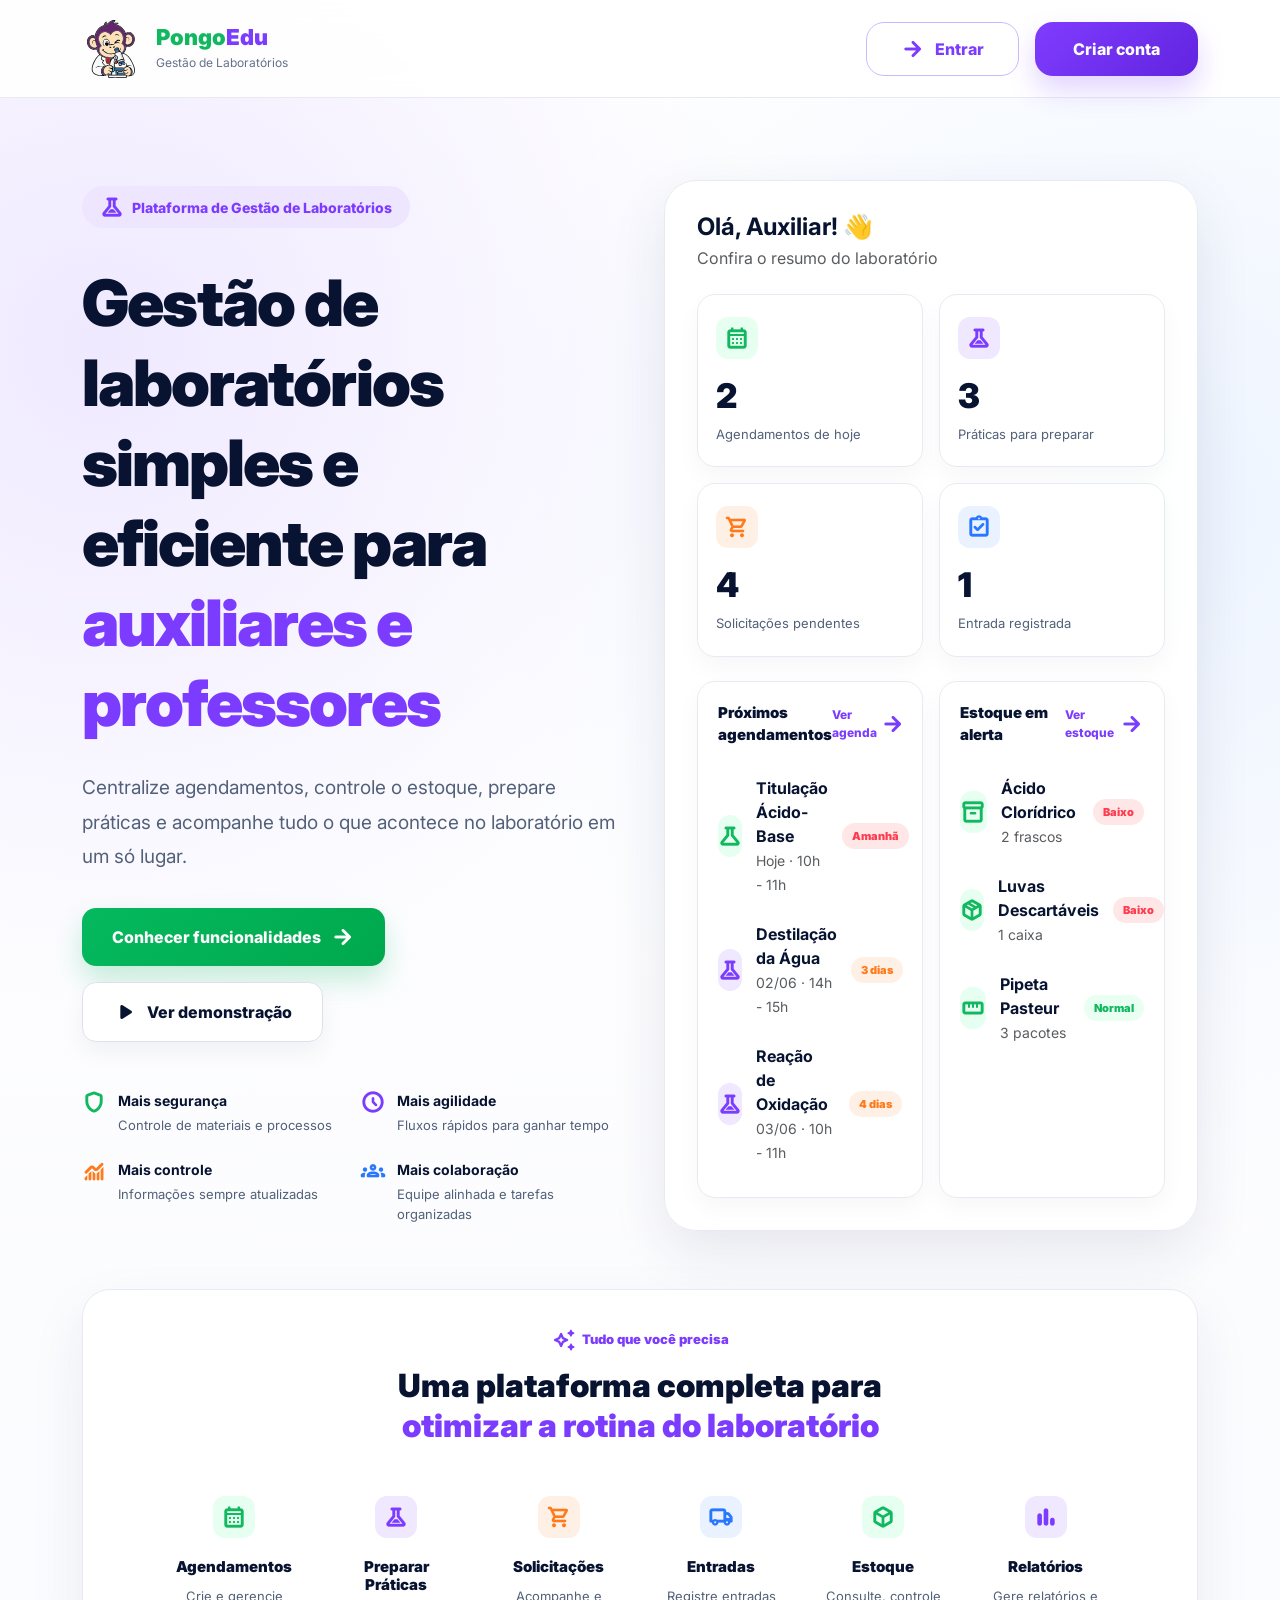
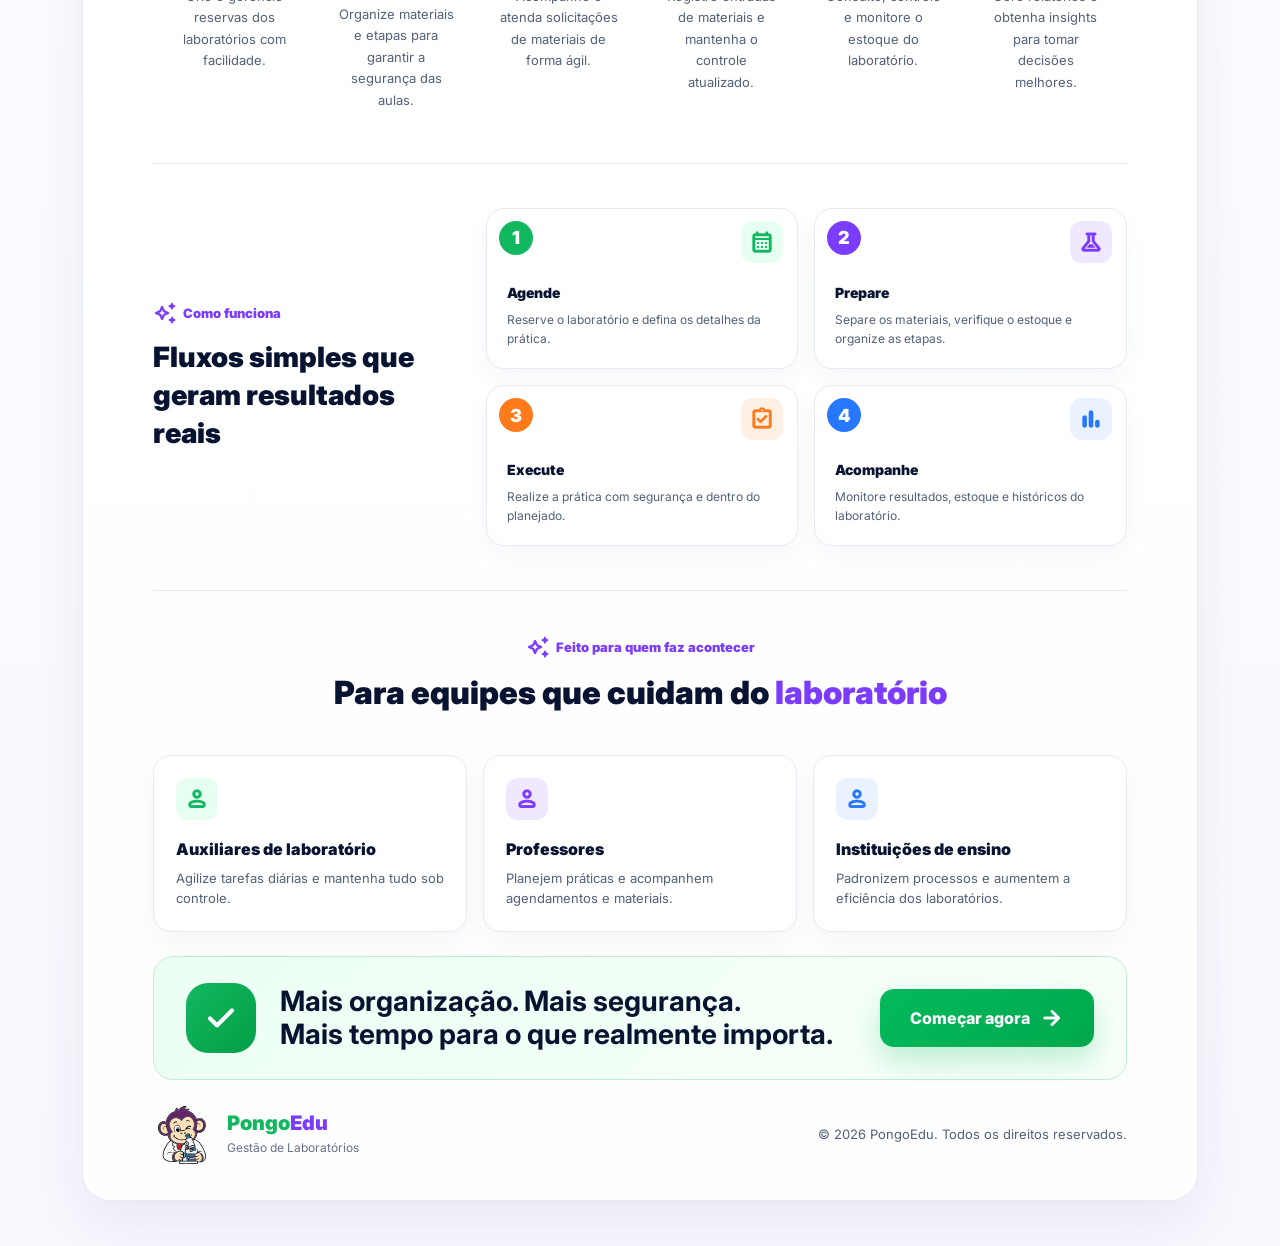
==== index.html @ 9c0cf853 "Add files via upload" ====
<!DOCTYPE html>
<html lang="pt-BR">
<head>
  <meta charset="UTF-8">
  <meta name="viewport" content="width=device-width, initial-scale=1.0">

  <title>PongoEdu</title>

  <meta
    http-equiv="refresh"
    content="0; url=Pages/home.html"
  >


</head>

<body>

  <!DOCTYPE html>
<html lang="pt-BR">
<head>

  <meta charset="UTF-8">
  <meta name="viewport" content="width=device-width, initial-scale=1.0">

  <title>PongoEdu</title>

  <meta
    http-equiv="refresh"
    content="0; url=Pages/home.html"
  >

  <link rel="stylesheet" href="Styles/index.css">

</head>

<body>

  <div class="loading">

    <div class="spinner"></div>

    <h1>
      <span class="green">Pongo</span><span class="purple">Edu</span>
    </h1>

    <p>Carregando plataforma...</p>

  </div>

  <script>

    window.location.href = "Pages/home.html";

  </script>

</body>
</html>
---- Styles/index.css ----
*{
  margin:0;
  padding:0;
  box-sizing:border-box;
}

body{
  width:100vw;
  height:100vh;
  display:flex;
  align-items:center;
  justify-content:center;
  font-family:Arial, sans-serif;
  background:#f7f8fc;
  overflow:hidden;
}

.loading{
  text-align:center;
}

.spinner{
  width:54px;
  height:54px;
  border-radius:50%;
  border:5px solid #e7e9f4;
  border-top:5px solid #7b2cff;
  margin:0 auto 24px;
  animation:spin 1s linear infinite;
}

h1{
  font-size:28px;
  margin-bottom:10px;
  font-weight:800;
}

.green{
  color:#05b347;
}

.purple{
  color:#7b2cff;
}

p{
  color:#64748b;
  font-size:15px;
}

@keyframes spin{

  from{
    transform:rotate(0deg);
  }

  to{
    transform:rotate(360deg);
  }

}
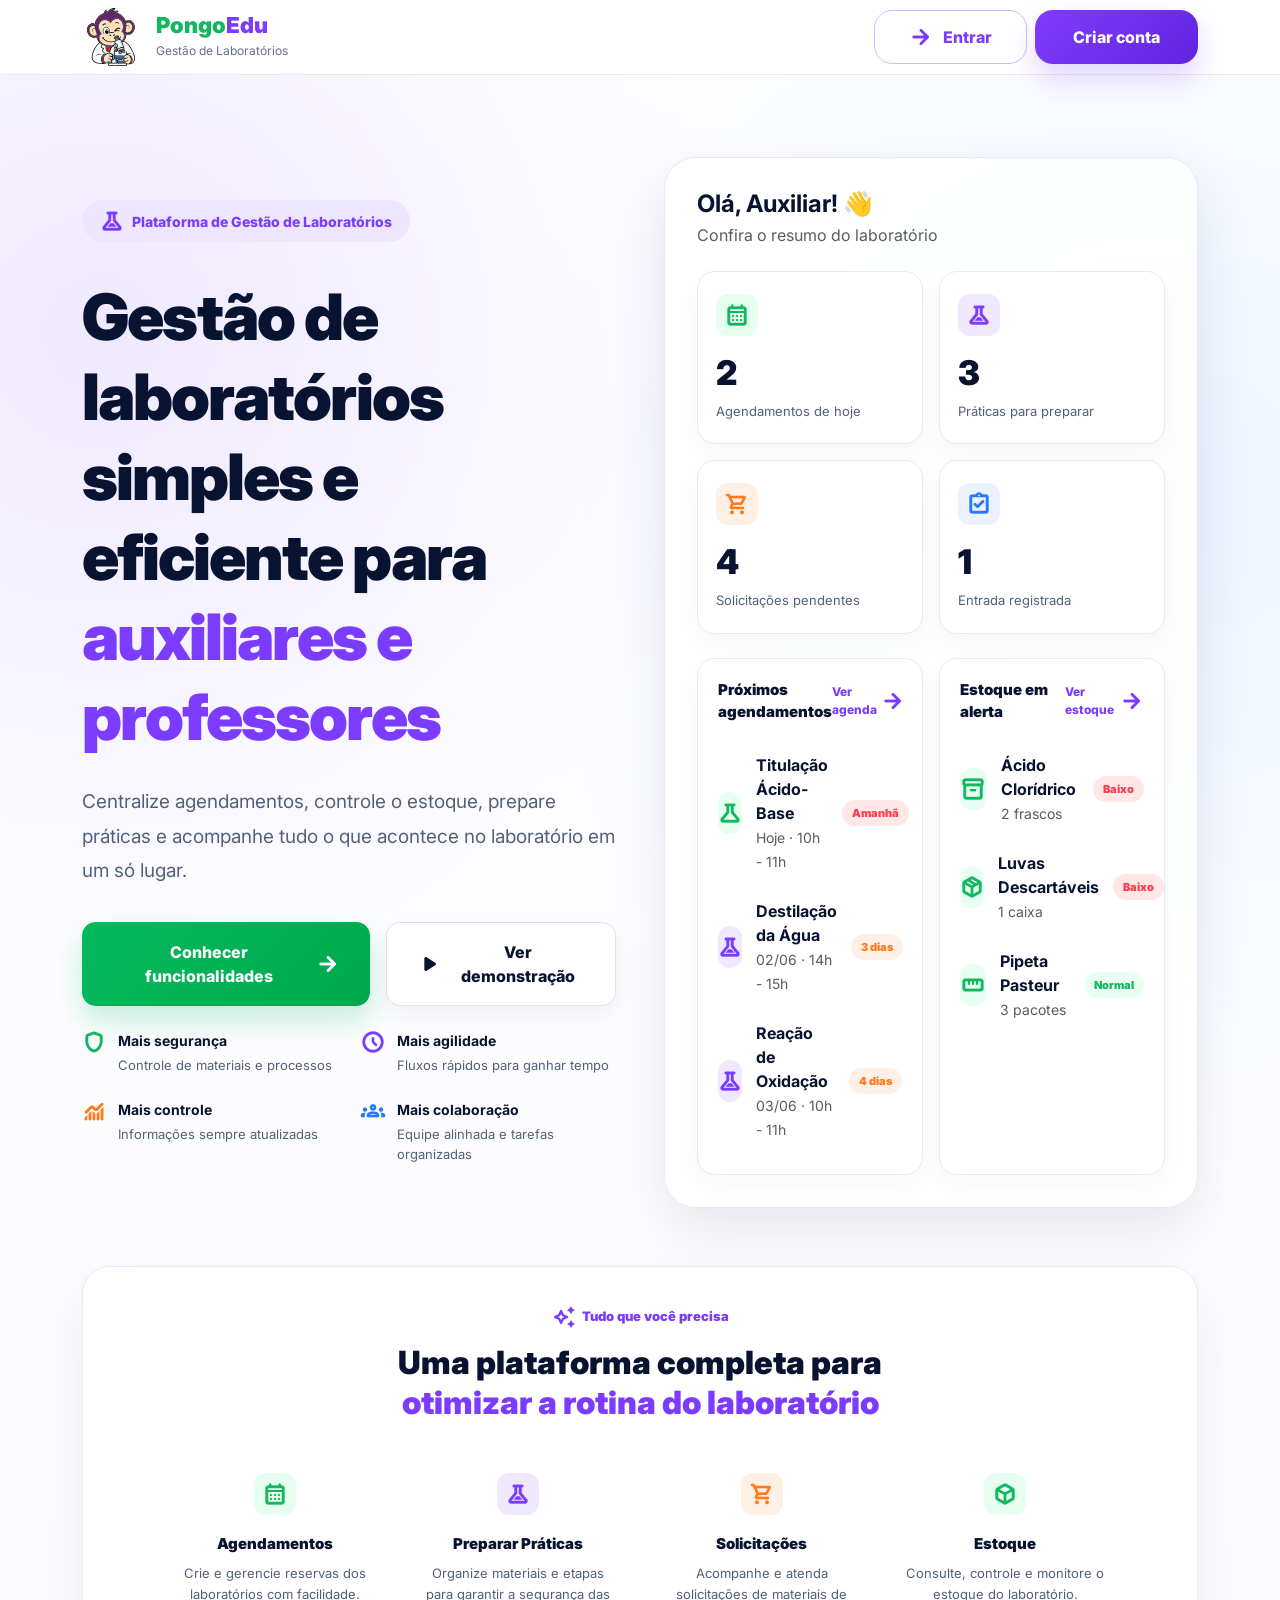
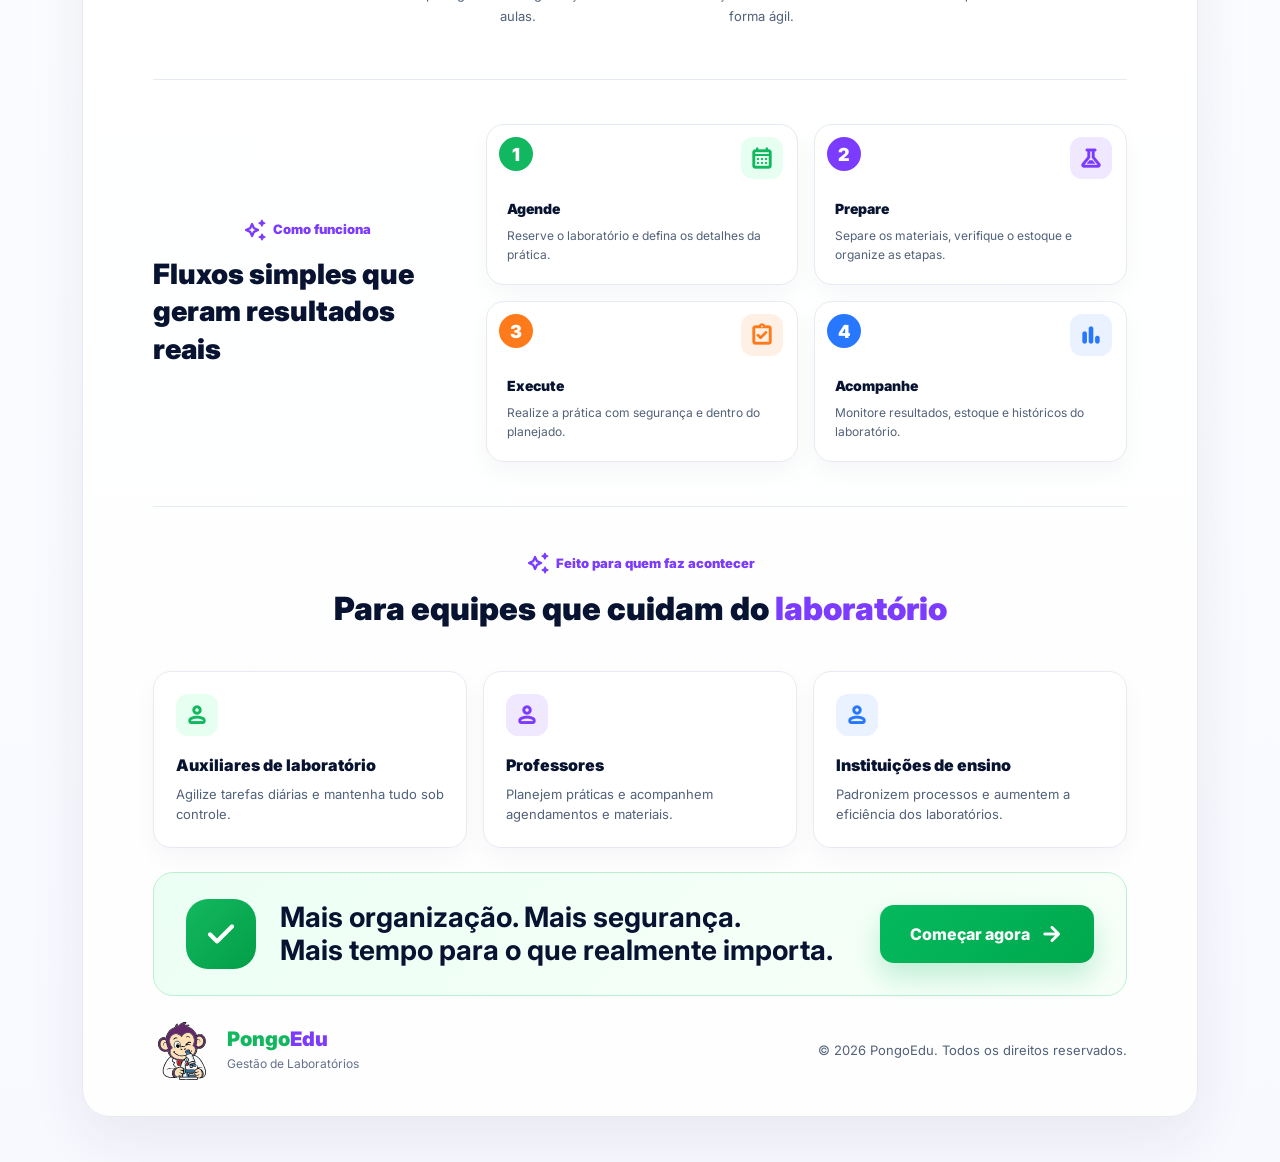
==== commit ed3c7d68: "adicionando informações no perfil do auxiliar" ====
--- a/index.html
+++ b/index.html
@@ -37,7 +37,11 @@
 <body>
 
   <div class="loading">
-
+Os status de agendamneto deve ser:
+Quando criado -> Aparece como pendente para o Auxiliar.
+Quando o checklist é concluido -> Preparado.
+Depois que passou da data -> Deve aparecer na agenda como Concluido.
+Cancelado -> O cancelamento só pode ser feito antes de Preparado
     <div class="spinner"></div>
 
     <h1>
